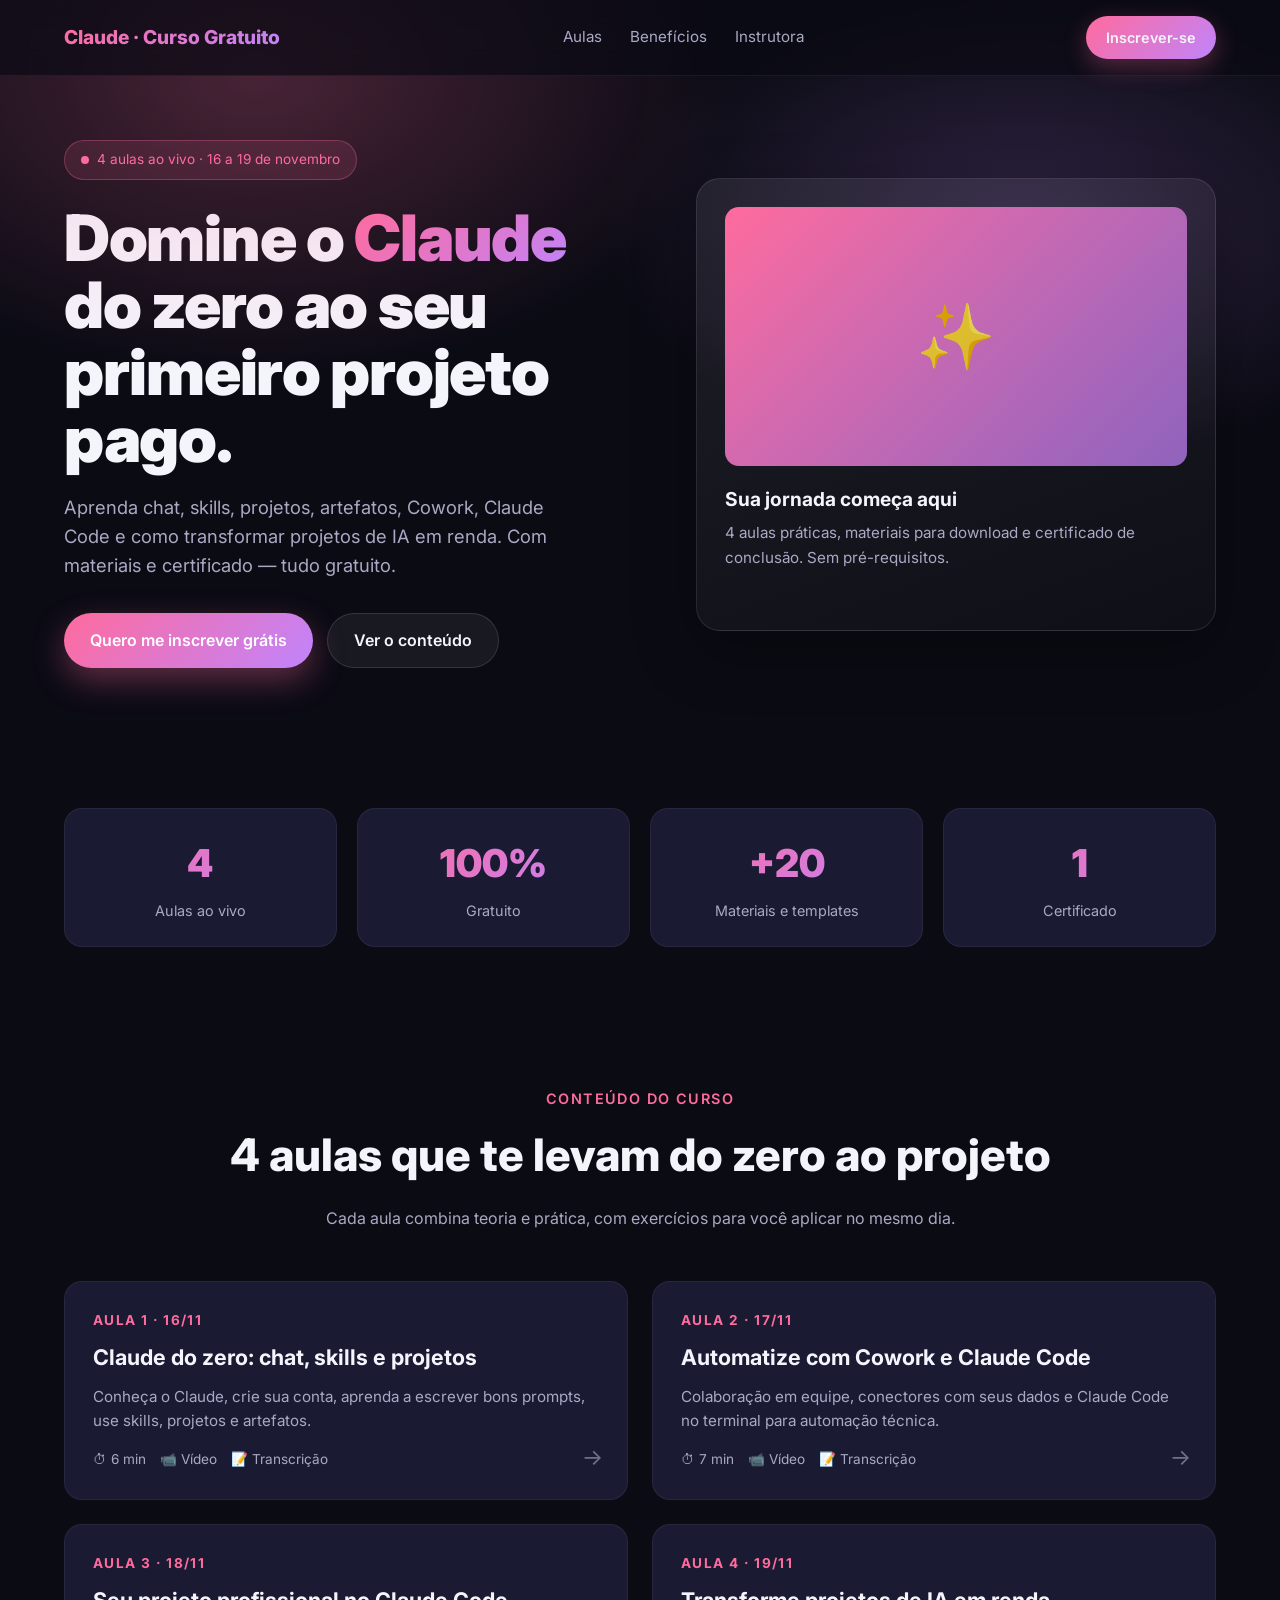
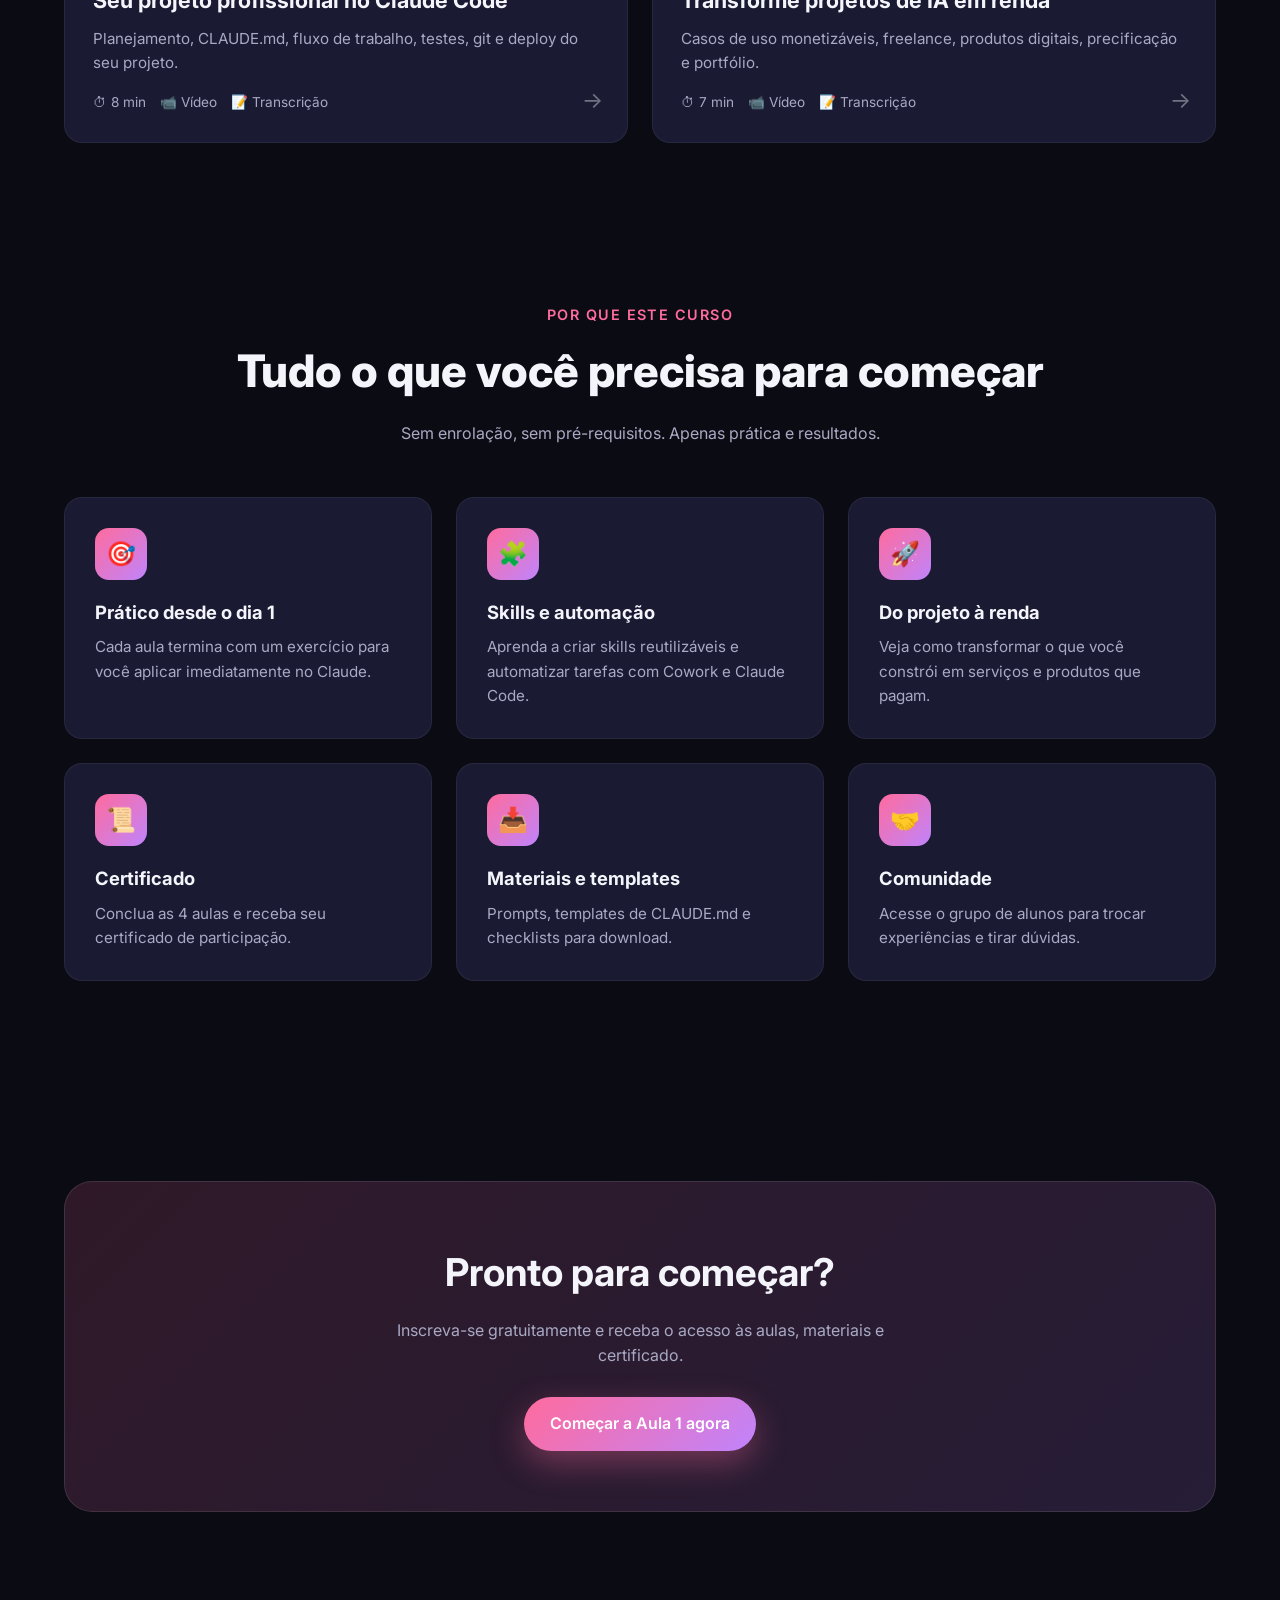
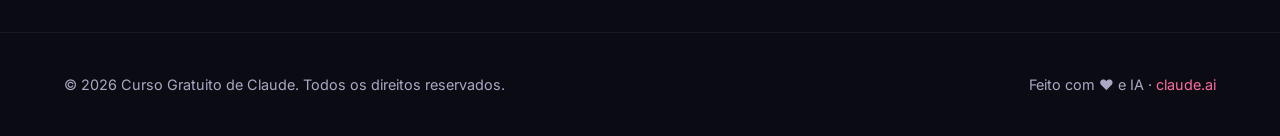
==== index.html @ dc74bb90 "Curso Gratuito de Claude: site, aulas, videos, audio, legendas" ====
<!DOCTYPE html>
<html lang="pt-BR">
<head>
<meta charset="UTF-8">
<meta name="viewport" content="width=device-width,initial-scale=1">
<title>Curso Gratuito de Claude — Do zero ao seu primeiro projeto com IA</title>
<meta name="description" content="Curso gratuito de 4 aulas ao vivo sobre Claude: chat, skills, projetos, artefatos, Cowork, Claude Code e como transformar projetos de IA em renda. Com materiais e certificado.">
<meta name="keywords" content="curso claude, claude ai, inteligência artificial, claude code, cowork, artefatos, curso gratuito ia">
<meta name="robots" content="index,follow">
<link rel="canonical" href="https://marcosantoniosantos.github.io/curso-claude/">
<meta property="og:type" content="website">
<meta property="og:title" content="Curso Gratuito de Claude">
<meta property="og:description" content="Do zero ao seu primeiro projeto com IA. 4 aulas ao vivo, materiais e certificado.">
<meta property="og:image" content="https://marcosantoniosantos.github.io/curso-claude/assets/images/og.jpg">
<meta name="twitter:card" content="summary_large_image">
<link rel="preconnect" href="https://fonts.googleapis.com">
<link rel="preconnect" href="https://fonts.gstatic.com" crossorigin>
<link href="https://fonts.googleapis.com/css2?family=Inter:wght@400;500;600;700;800;900&family=Playfair+Display:wght@700&display=swap" rel="stylesheet">
<link rel="stylesheet" href="assets/css/style.css">
<script type="application/ld+json">
{
 "@context":"https://schema.org",
 "@type":"Course",
 "name":"Curso Gratuito de Claude",
 "description":"Curso de 4 aulas sobre Claude: do zero ao primeiro projeto profissional com IA.",
 "provider":{"@type":"Organization","name":"Curso Gratuito de Claude"},
 "hasCourseInstance":{"@type":"CourseInstance","courseMode":"online","courseWorkload":"PT4H"},
 "offers":{"@type":"Offer","price":"0","priceCurrency":"BRL"}
}
</script>
</head>
<body>
<nav>
  <div class="inner">
    <a class="logo" href="index.html">Claude · Curso Gratuito</a>
    <div class="nav-links">
      <a href="#aulas">Aulas</a>
      <a href="#beneficios">Benefícios</a>
      <a href="#instrutor">Instrutora</a>
    </div>
    <a class="nav-cta" href="#inscricao">Inscrever-se</a>
  </div>
</nav>

<section class="hero">
  <div class="container hero-grid">
    <div>
      <div class="badge"><span class="dot"></span>4 aulas ao vivo · 16 a 19 de novembro</div>
      <h1>Domine o <span class="grad">Claude</span> do zero ao seu primeiro projeto pago.</h1>
      <p>Aprenda chat, skills, projetos, artefatos, Cowork, Claude Code e como transformar projetos de IA em renda. Com materiais e certificado — tudo gratuito.</p>
      <div class="hero-actions">
        <a class="btn btn-primary" href="#inscricao">Quero me inscrever grátis</a>
        <a class="btn btn-ghost" href="#aulas">Ver o conteúdo</a>
      </div>
    </div>
    <div class="hero-card">
      <div class="thumb">✨</div>
      <h3>Sua jornada começa aqui</h3>
      <p>4 aulas práticas, materiais para download e certificado de conclusão. Sem pré-requisitos.</p>
    </div>
  </div>
</section>

<div class="container">
  <div class="stats">
    <div class="stat"><div class="num">4</div><div class="label">Aulas ao vivo</div></div>
    <div class="stat"><div class="num">100%</div><div class="label">Gratuito</div></div>
    <div class="stat"><div class="num">+20</div><div class="label">Materiais e templates</div></div>
    <div class="stat"><div class="num">1</div><div class="label">Certificado</div></div>
  </div>
</div>

<section id="aulas">
  <div class="container">
    <div class="section-head">
      <div class="eyebrow">Conteúdo do curso</div>
      <h2>4 aulas que te levam do zero ao projeto</h2>
      <p>Cada aula combina teoria e prática, com exercícios para você aplicar no mesmo dia.</p>
    </div>
    <div class="aulas-grid">
      <a class="aula-card" href="aulas/aula-1.html">
        <div class="num">AULA 1 · 16/11</div>
        <h3>Claude do zero: chat, skills e projetos</h3>
        <p>Conheça o Claude, crie sua conta, aprenda a escrever bons prompts, use skills, projetos e artefatos.</p>
        <div class="meta"><span>⏱ 6 min</span><span>📹 Vídeo</span><span>📝 Transcrição</span></div>
        <span class="arrow">→</span>
      </a>
      <a class="aula-card" href="aulas/aula-2.html">
        <div class="num">AULA 2 · 17/11</div>
        <h3>Automatize com Cowork e Claude Code</h3>
        <p>Colaboração em equipe, conectores com seus dados e Claude Code no terminal para automação técnica.</p>
        <div class="meta"><span>⏱ 7 min</span><span>📹 Vídeo</span><span>📝 Transcrição</span></div>
        <span class="arrow">→</span>
      </a>
      <a class="aula-card" href="aulas/aula-3.html">
        <div class="num">AULA 3 · 18/11</div>
        <h3>Seu projeto profissional no Claude Code</h3>
        <p>Planejamento, CLAUDE.md, fluxo de trabalho, testes, git e deploy do seu projeto.</p>
        <div class="meta"><span>⏱ 8 min</span><span>📹 Vídeo</span><span>📝 Transcrição</span></div>
        <span class="arrow">→</span>
      </a>
      <a class="aula-card" href="aulas/aula-4.html">
        <div class="num">AULA 4 · 19/11</div>
        <h3>Transforme projetos de IA em renda</h3>
        <p>Casos de uso monetizáveis, freelance, produtos digitais, precificação e portfólio.</p>
        <div class="meta"><span>⏱ 7 min</span><span>📹 Vídeo</span><span>📝 Transcrição</span></div>
        <span class="arrow">→</span>
      </a>
    </div>
  </div>
</section>

<section id="beneficios">
  <div class="container">
    <div class="section-head">
      <div class="eyebrow">Por que este curso</div>
      <h2>Tudo o que você precisa para começar</h2>
      <p>Sem enrolação, sem pré-requisitos. Apenas prática e resultados.</p>
    </div>
    <div class="features">
      <div class="feature">
        <div class="icon">🎯</div>
        <h3>Prático desde o dia 1</h3>
        <p>Cada aula termina com um exercício para você aplicar imediatamente no Claude.</p>
      </div>
      <div class="feature">
        <div class="icon">🧩</div>
        <h3>Skills e automação</h3>
        <p>Aprenda a criar skills reutilizáveis e automatizar tarefas com Cowork e Claude Code.</p>
      </div>
      <div class="feature">
        <div class="icon">🚀</div>
        <h3>Do projeto à renda</h3>
        <p>Veja como transformar o que você constrói em serviços e produtos que pagam.</p>
      </div>
      <div class="feature">
        <div class="icon">📜</div>
        <h3>Certificado</h3>
        <p>Conclua as 4 aulas e receba seu certificado de participação.</p>
      </div>
      <div class="feature">
        <div class="icon">📥</div>
        <h3>Materiais e templates</h3>
        <p>Prompts, templates de CLAUDE.md e checklists para download.</p>
      </div>
      <div class="feature">
        <div class="icon">🤝</div>
        <h3>Comunidade</h3>
        <p>Acesse o grupo de alunos para trocar experiências e tirar dúvidas.</p>
      </div>
    </div>
  </div>
</section>

<section id="inscricao">
  <div class="container">
    <div class="cta">
      <h2>Pronto para começar?</h2>
      <p>Inscreva-se gratuitamente e receba o acesso às aulas, materiais e certificado.</p>
      <a class="btn btn-primary" href="aulas/aula-1.html">Começar a Aula 1 agora</a>
    </div>
  </div>
</section>

<footer>
  <div class="container inner">
    <div>© 2026 Curso Gratuito de Claude. Todos os direitos reservados.</div>
    <div>Feito com ❤️ e IA · <a href="https://claude.ai" style="color:var(--accent)">claude.ai</a></div>
  </div>
</footer>
</body>
</html>
---- assets/css/style.css ----
:root{
  --bg:#0b0b14;
  --bg2:#13132a;
  --card:#1a1a33;
  --text:#f4f4fb;
  --muted:#a9a9c4;
  --accent:#ff6b9d;
  --accent2:#c084fc;
  --accent3:#fbbf24;
  --grad:linear-gradient(135deg,#ff6b9d,#c084fc);
  --grad2:linear-gradient(135deg,#fbbf24,#ff6b9d);
  --radius:18px;
  --shadow:0 20px 60px rgba(0,0,0,.35);
}
*{box-sizing:border-box;margin:0;padding:0}
html{scroll-behavior:smooth}
body{
  font-family:'Inter',system-ui,-apple-system,sans-serif;
  background:var(--bg);
  color:var(--text);
  line-height:1.6;
  overflow-x:hidden;
}
a{color:inherit;text-decoration:none}
img,video{max-width:100%;display:block}
.container{max-width:1200px;margin:0 auto;padding:0 24px}

/* Nav */
nav{
  position:fixed;top:0;left:0;right:0;z-index:50;
  backdrop-filter:blur(14px);
  background:rgba(11,11,20,.7);
  border-bottom:1px solid rgba(255,255,255,.06);
}
nav .inner{display:flex;align-items:center;justify-content:space-between;padding:16px 24px;max-width:1200px;margin:0 auto}
.logo{font-weight:800;font-size:1.2rem;background:var(--grad);-webkit-background-clip:text;background-clip:text;color:transparent}
.nav-links{display:flex;gap:28px;font-size:.95rem;color:var(--muted)}
.nav-links a:hover{color:var(--text)}
.nav-cta{background:var(--grad);padding:10px 20px;border-radius:999px;font-weight:600;font-size:.9rem;box-shadow:0 8px 24px rgba(255,107,157,.3)}

/* Hero */
.hero{padding:140px 0 80px;position:relative}
.hero::before{
  content:'';position:absolute;inset:0;
  background:radial-gradient(800px 500px at 20% 10%,rgba(255,107,157,.25),transparent 60%),
            radial-gradient(700px 400px at 80% 30%,rgba(192,132,252,.2),transparent 60%);
  pointer-events:none;
}
.hero-grid{display:grid;grid-template-columns:1.1fr 1fr;gap:60px;align-items:center}
.badge{
  display:inline-flex;align-items:center;gap:8px;
  background:rgba(255,107,157,.12);border:1px solid rgba(255,107,157,.3);
  padding:8px 16px;border-radius:999px;font-size:.85rem;color:var(--accent);
  margin-bottom:24px;
}
.badge .dot{width:8px;height:8px;border-radius:50%;background:var(--accent);animation:pulse 1.6s infinite}
@keyframes pulse{0%,100%{opacity:1;transform:scale(1)}50%{opacity:.5;transform:scale(1.4)}}
h1{font-size:clamp(2.4rem,5vw,4rem);line-height:1.05;font-weight:900;letter-spacing:-.02em;margin-bottom:20px}
h1 .grad{background:var(--grad);-webkit-background-clip:text;background-clip:text;color:transparent}
.hero p{font-size:1.15rem;color:var(--muted);max-width:520px;margin-bottom:32px}
.hero-actions{display:flex;gap:14px;flex-wrap:wrap}
.btn{display:inline-flex;align-items:center;gap:8px;padding:14px 26px;border-radius:999px;font-weight:600;transition:.25s;cursor:pointer;border:none;font-size:1rem}
.btn-primary{background:var(--grad);color:#fff;box-shadow:0 12px 32px rgba(255,107,157,.35)}
.btn-primary:hover{transform:translateY(-2px);box-shadow:0 16px 40px rgba(255,107,157,.45)}
.btn-ghost{background:rgba(255,255,255,.06);border:1px solid rgba(255,255,255,.12);color:var(--text)}
.btn-ghost:hover{background:rgba(255,255,255,.1)}
.hero-card{
  background:linear-gradient(160deg,rgba(255,255,255,.08),rgba(255,255,255,.02));
  border:1px solid rgba(255,255,255,.1);
  border-radius:24px;padding:28px;box-shadow:var(--shadow);position:relative;overflow:hidden;
}
.hero-card .thumb{
  aspect-ratio:16/9;border-radius:14px;background:var(--grad);
  display:flex;align-items:center;justify-content:center;font-size:4rem;margin-bottom:18px;
  position:relative;overflow:hidden;
}
.hero-card .thumb::after{content:'';position:absolute;inset:0;background:linear-gradient(135deg,transparent,rgba(0,0,0,.25))}
.hero-card h3{font-size:1.2rem;margin-bottom:6px}
.hero-card p{color:var(--muted);font-size:.95rem}

/* Stats */
.stats{display:grid;grid-template-columns:repeat(4,1fr);gap:20px;margin:60px 0}
.stat{background:var(--card);border:1px solid rgba(255,255,255,.06);border-radius:var(--radius);padding:24px;text-align:center}
.stat .num{font-size:2.4rem;font-weight:900;background:var(--grad);-webkit-background-clip:text;background-clip:text;color:transparent}
.stat .label{color:var(--muted);font-size:.9rem;margin-top:4px}

/* Section */
section{padding:80px 0}
.section-head{text-align:center;margin-bottom:50px}
.section-head .eyebrow{color:var(--accent);font-weight:600;font-size:.9rem;letter-spacing:.1em;text-transform:uppercase;margin-bottom:10px}
.section-head h2{font-size:clamp(1.8rem,3.5vw,2.8rem);font-weight:800;margin-bottom:14px}
.section-head p{color:var(--muted);max-width:640px;margin:0 auto}

/* Aulas grid */
.aulas-grid{display:grid;grid-template-columns:repeat(2,1fr);gap:24px}
.aula-card{
  background:var(--card);border:1px solid rgba(255,255,255,.06);border-radius:var(--radius);
  padding:28px;transition:.3s;position:relative;overflow:hidden;cursor:pointer;
}
.aula-card:hover{transform:translateY(-6px);border-color:rgba(255,107,157,.4);box-shadow:0 20px 50px rgba(255,107,157,.15)}
.aula-card .num{font-size:.85rem;color:var(--accent);font-weight:700;letter-spacing:.1em;margin-bottom:8px}
.aula-card h3{font-size:1.35rem;font-weight:700;margin-bottom:10px}
.aula-card p{color:var(--muted);font-size:.95rem;margin-bottom:16px}
.aula-card .meta{display:flex;gap:14px;font-size:.85rem;color:var(--muted)}
.aula-card .meta span{display:flex;align-items:center;gap:6px}
.aula-card .arrow{position:absolute;right:24px;bottom:24px;font-size:1.4rem;opacity:.4;transition:.3s}
.aula-card:hover .arrow{opacity:1;transform:translateX(4px)}

/* Features */
.features{display:grid;grid-template-columns:repeat(3,1fr);gap:24px}
.feature{background:var(--card);border:1px solid rgba(255,255,255,.06);border-radius:var(--radius);padding:30px;transition:.3s}
.feature:hover{border-color:rgba(192,132,252,.4)}
.feature .icon{width:52px;height:52px;border-radius:14px;background:var(--grad);display:flex;align-items:center;justify-content:center;font-size:1.5rem;margin-bottom:18px}
.feature h3{font-size:1.15rem;margin-bottom:8px}
.feature p{color:var(--muted);font-size:.95rem}

/* CTA */
.cta{background:linear-gradient(135deg,rgba(255,107,157,.15),rgba(192,132,252,.15));border:1px solid rgba(255,255,255,.1);border-radius:28px;padding:60px;text-align:center;margin:40px 0}
.cta h2{font-size:clamp(1.8rem,3vw,2.6rem);margin-bottom:14px}
.cta p{color:var(--muted);max-width:560px;margin:0 auto 28px}

/* Footer */
footer{padding:40px 0;border-top:1px solid rgba(255,255,255,.06);color:var(--muted);font-size:.9rem}
footer .inner{display:flex;justify-content:space-between;flex-wrap:wrap;gap:16px}

/* Aula page */
.aula-hero{padding:120px 0 40px}
.aula-hero h1{font-size:clamp(2rem,4vw,3rem);margin-bottom:12px}
.aula-hero .sub{color:var(--muted);font-size:1.1rem;margin-bottom:24px}
.player-wrap{background:#000;border-radius:20px;overflow:hidden;box-shadow:var(--shadow);margin:30px 0}
.player-wrap video{width:100%;display:block}
.aula-body{display:grid;grid-template-columns:2fr 1fr;gap:40px;margin:40px 0}
.transcript{background:var(--card);border:1px solid rgba(255,255,255,.06);border-radius:var(--radius);padding:28px}
.transcript h3{margin-bottom:14px}
.transcript p{color:var(--muted);font-size:.95rem;margin-bottom:10px}
.transcript details{margin-top:16px}
.transcript summary{cursor:pointer;color:var(--accent);font-weight:600}
.sidebar{display:flex;flex-direction:column;gap:20px}
.card{background:var(--card);border:1px solid rgba(255,255,255,.06);border-radius:var(--radius);padding:24px}
.card h4{margin-bottom:12px}
.card a.link{display:flex;align-items:center;gap:8px;color:var(--accent);font-size:.95rem;margin-top:8px}
.nav-aulas{display:flex;justify-content:space-between;margin:40px 0;gap:16px}
.nav-aulas a{flex:1;background:var(--card);border:1px solid rgba(255,255,255,.06);border-radius:var(--radius);padding:18px;transition:.3s}
.nav-aulas a:hover{border-color:rgba(255,107,157,.4)}
.nav-aulas .label{font-size:.8rem;color:var(--muted)}
.nav-aulas .title{font-weight:600;margin-top:4px}

@media(max-width:900px){
  .hero-grid{grid-template-columns:1fr}
  .aulas-grid{grid-template-columns:1fr}
  .features{grid-template-columns:1fr}
  .stats{grid-template-columns:repeat(2,1fr)}
  .aula-body{grid-template-columns:1fr}
  .nav-links{display:none}
}
@media(max-width:600px){
  .stats{grid-template-columns:1fr}
  .hero{padding:120px 0 60px}
}
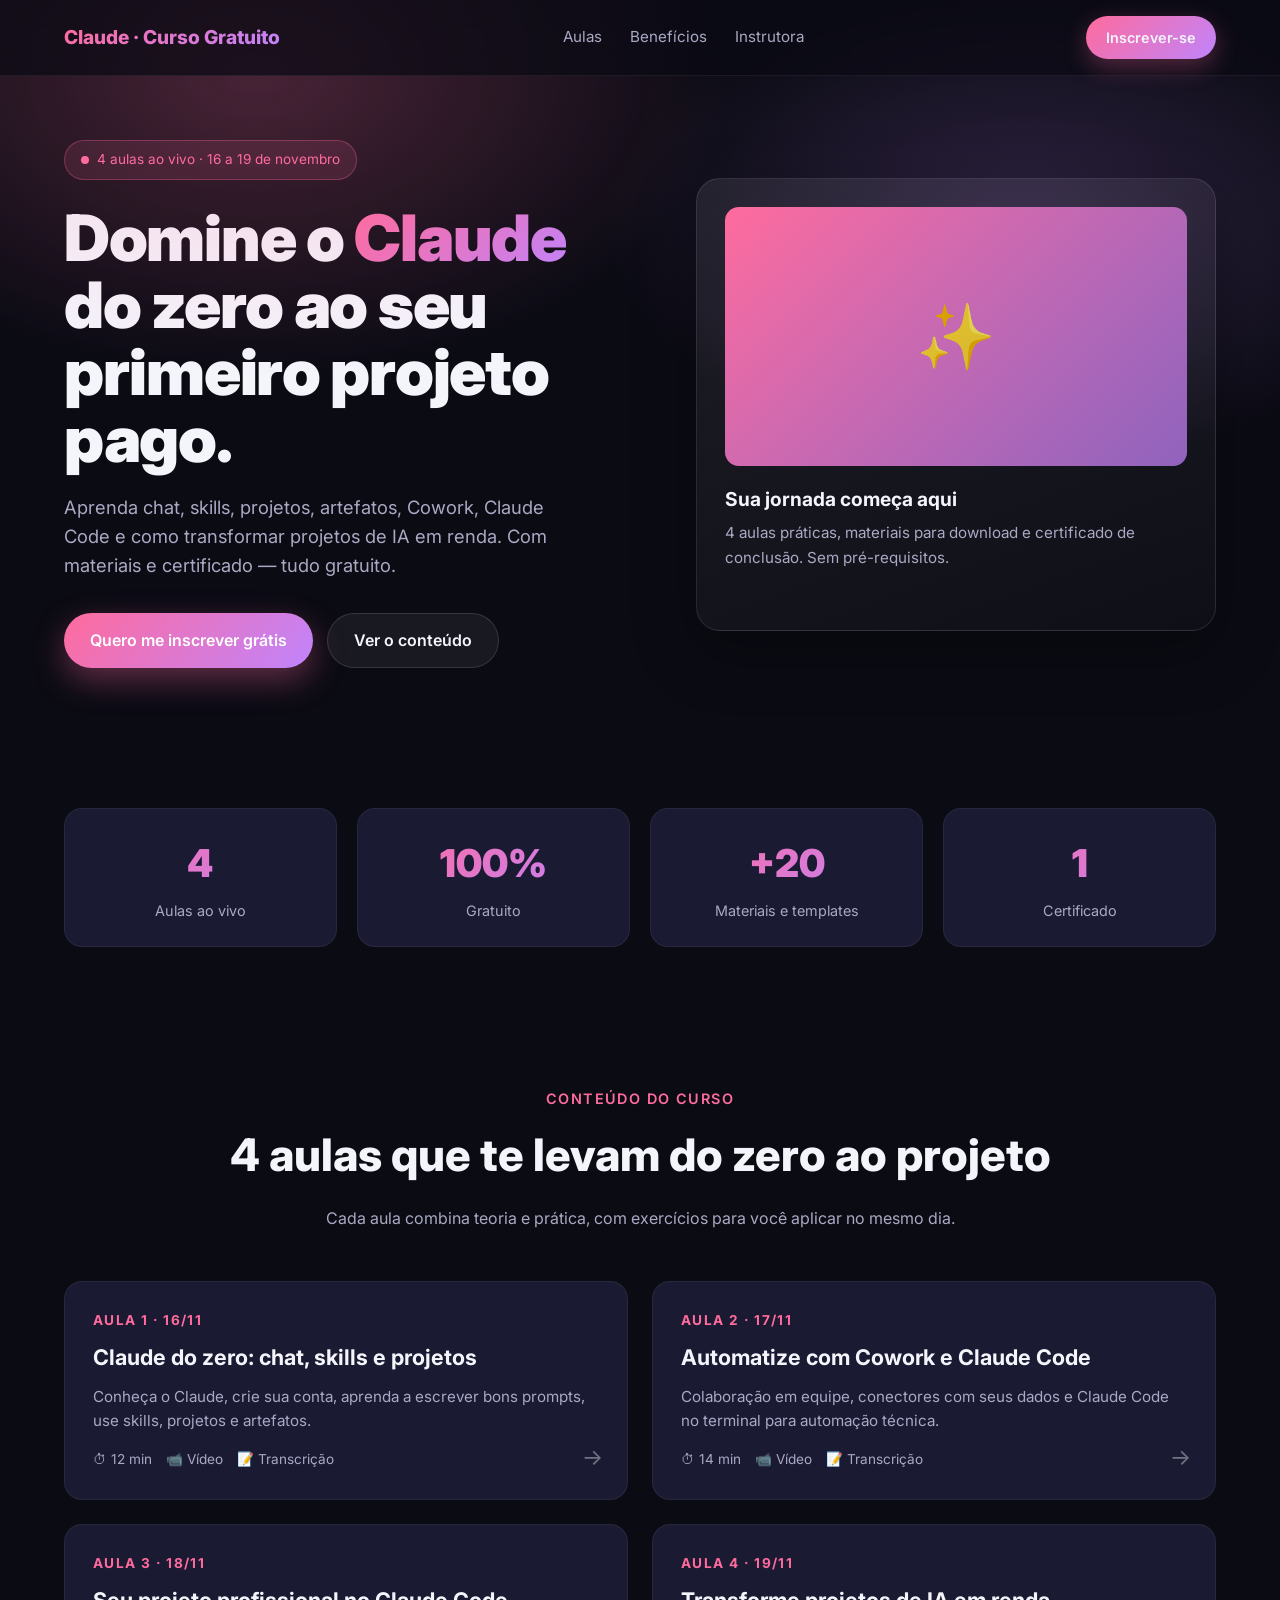
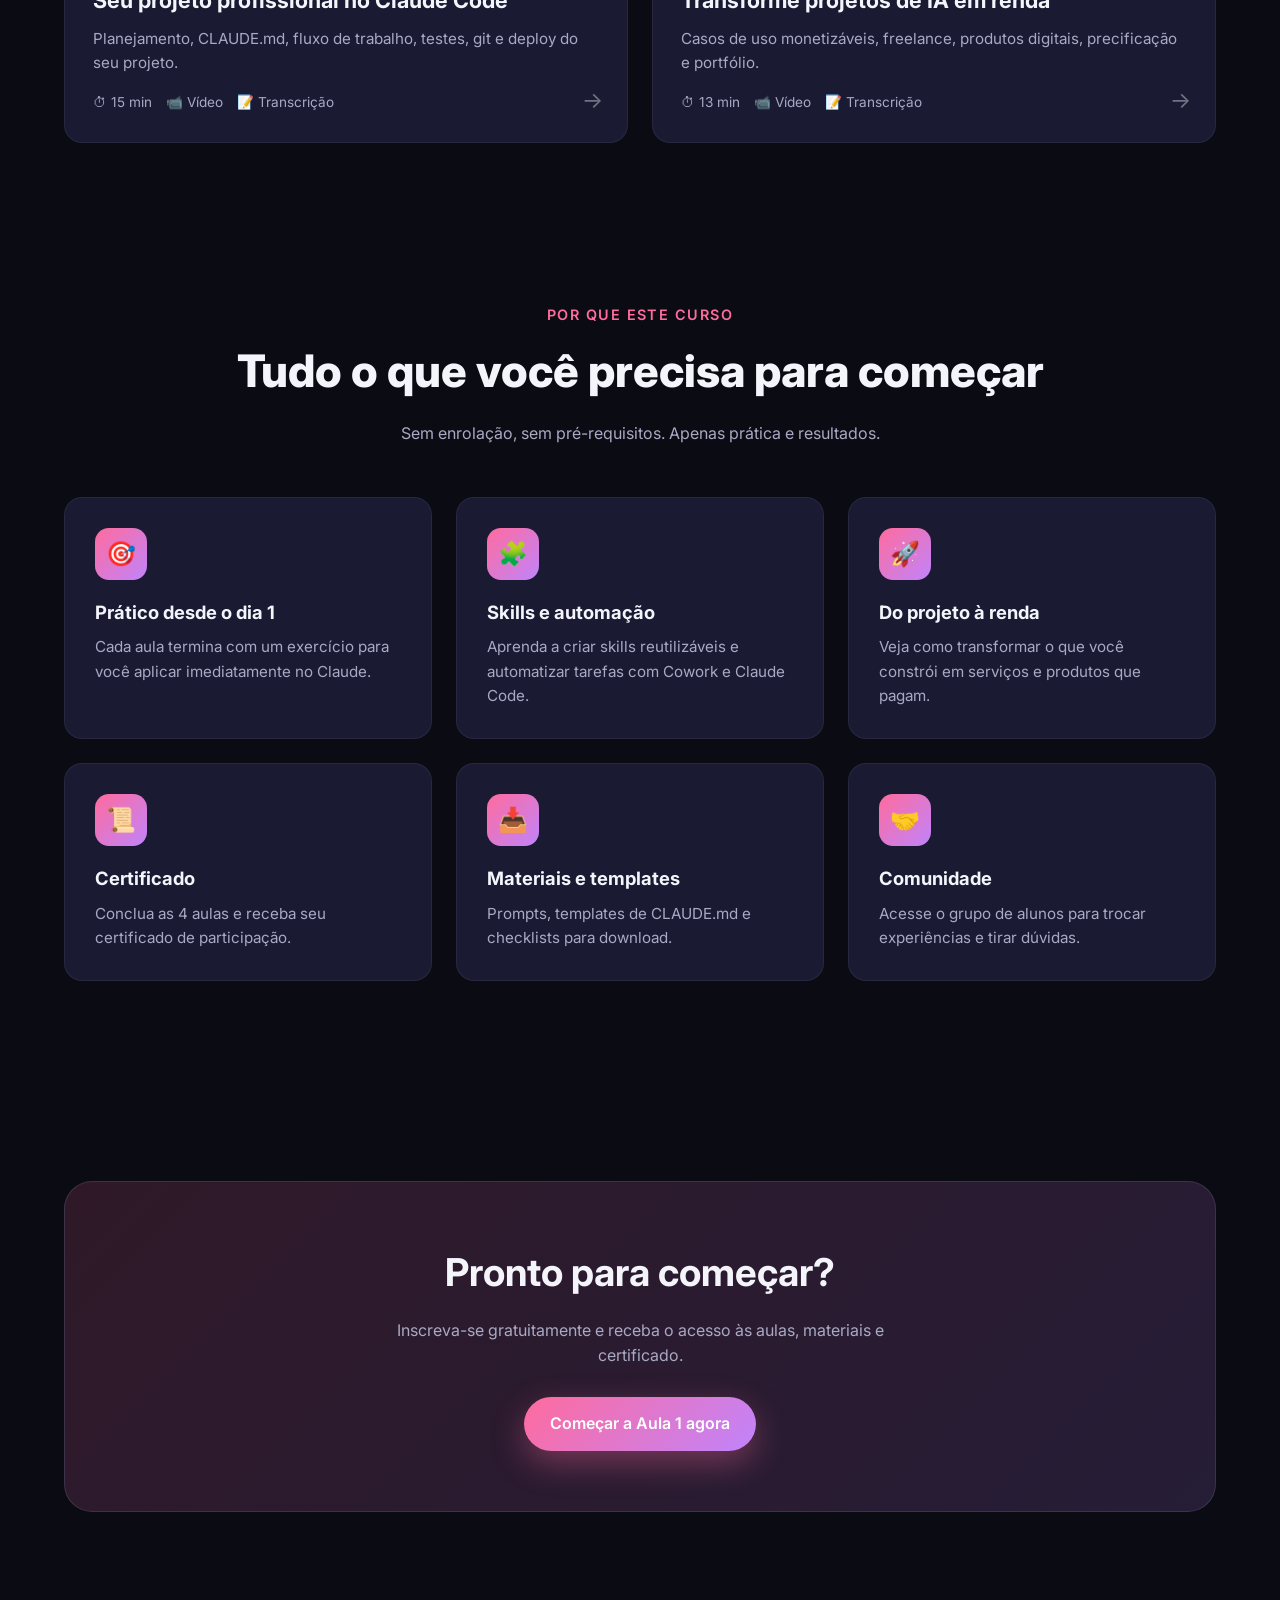
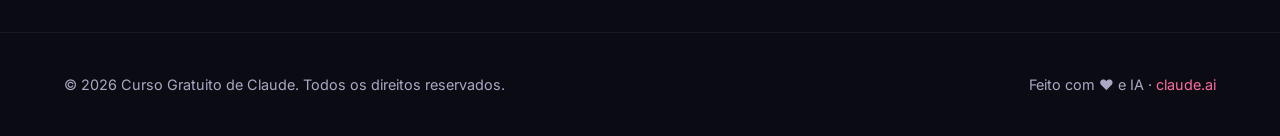
==== commit 8c4790fc: "Aulas expandidas: roteiro didatico, slides com exemplos visuais, maior duracao" ====
--- a/index.html
+++ b/index.html
@@ -82,28 +82,28 @@
         <div class="num">AULA 1 · 16/11</div>
         <h3>Claude do zero: chat, skills e projetos</h3>
         <p>Conheça o Claude, crie sua conta, aprenda a escrever bons prompts, use skills, projetos e artefatos.</p>
-        <div class="meta"><span>⏱ 6 min</span><span>📹 Vídeo</span><span>📝 Transcrição</span></div>
+        <div class="meta"><span>⏱ 12 min</span><span>📹 Vídeo</span><span>📝 Transcrição</span></div>
         <span class="arrow">→</span>
       </a>
       <a class="aula-card" href="aulas/aula-2.html">
         <div class="num">AULA 2 · 17/11</div>
         <h3>Automatize com Cowork e Claude Code</h3>
         <p>Colaboração em equipe, conectores com seus dados e Claude Code no terminal para automação técnica.</p>
-        <div class="meta"><span>⏱ 7 min</span><span>📹 Vídeo</span><span>📝 Transcrição</span></div>
+        <div class="meta"><span>⏱ 14 min</span><span>📹 Vídeo</span><span>📝 Transcrição</span></div>
         <span class="arrow">→</span>
       </a>
       <a class="aula-card" href="aulas/aula-3.html">
         <div class="num">AULA 3 · 18/11</div>
         <h3>Seu projeto profissional no Claude Code</h3>
         <p>Planejamento, CLAUDE.md, fluxo de trabalho, testes, git e deploy do seu projeto.</p>
-        <div class="meta"><span>⏱ 8 min</span><span>📹 Vídeo</span><span>📝 Transcrição</span></div>
+        <div class="meta"><span>⏱ 15 min</span><span>📹 Vídeo</span><span>📝 Transcrição</span></div>
         <span class="arrow">→</span>
       </a>
       <a class="aula-card" href="aulas/aula-4.html">
         <div class="num">AULA 4 · 19/11</div>
         <h3>Transforme projetos de IA em renda</h3>
         <p>Casos de uso monetizáveis, freelance, produtos digitais, precificação e portfólio.</p>
-        <div class="meta"><span>⏱ 7 min</span><span>📹 Vídeo</span><span>📝 Transcrição</span></div>
+        <div class="meta"><span>⏱ 13 min</span><span>📹 Vídeo</span><span>📝 Transcrição</span></div>
         <span class="arrow">→</span>
       </a>
     </div>
